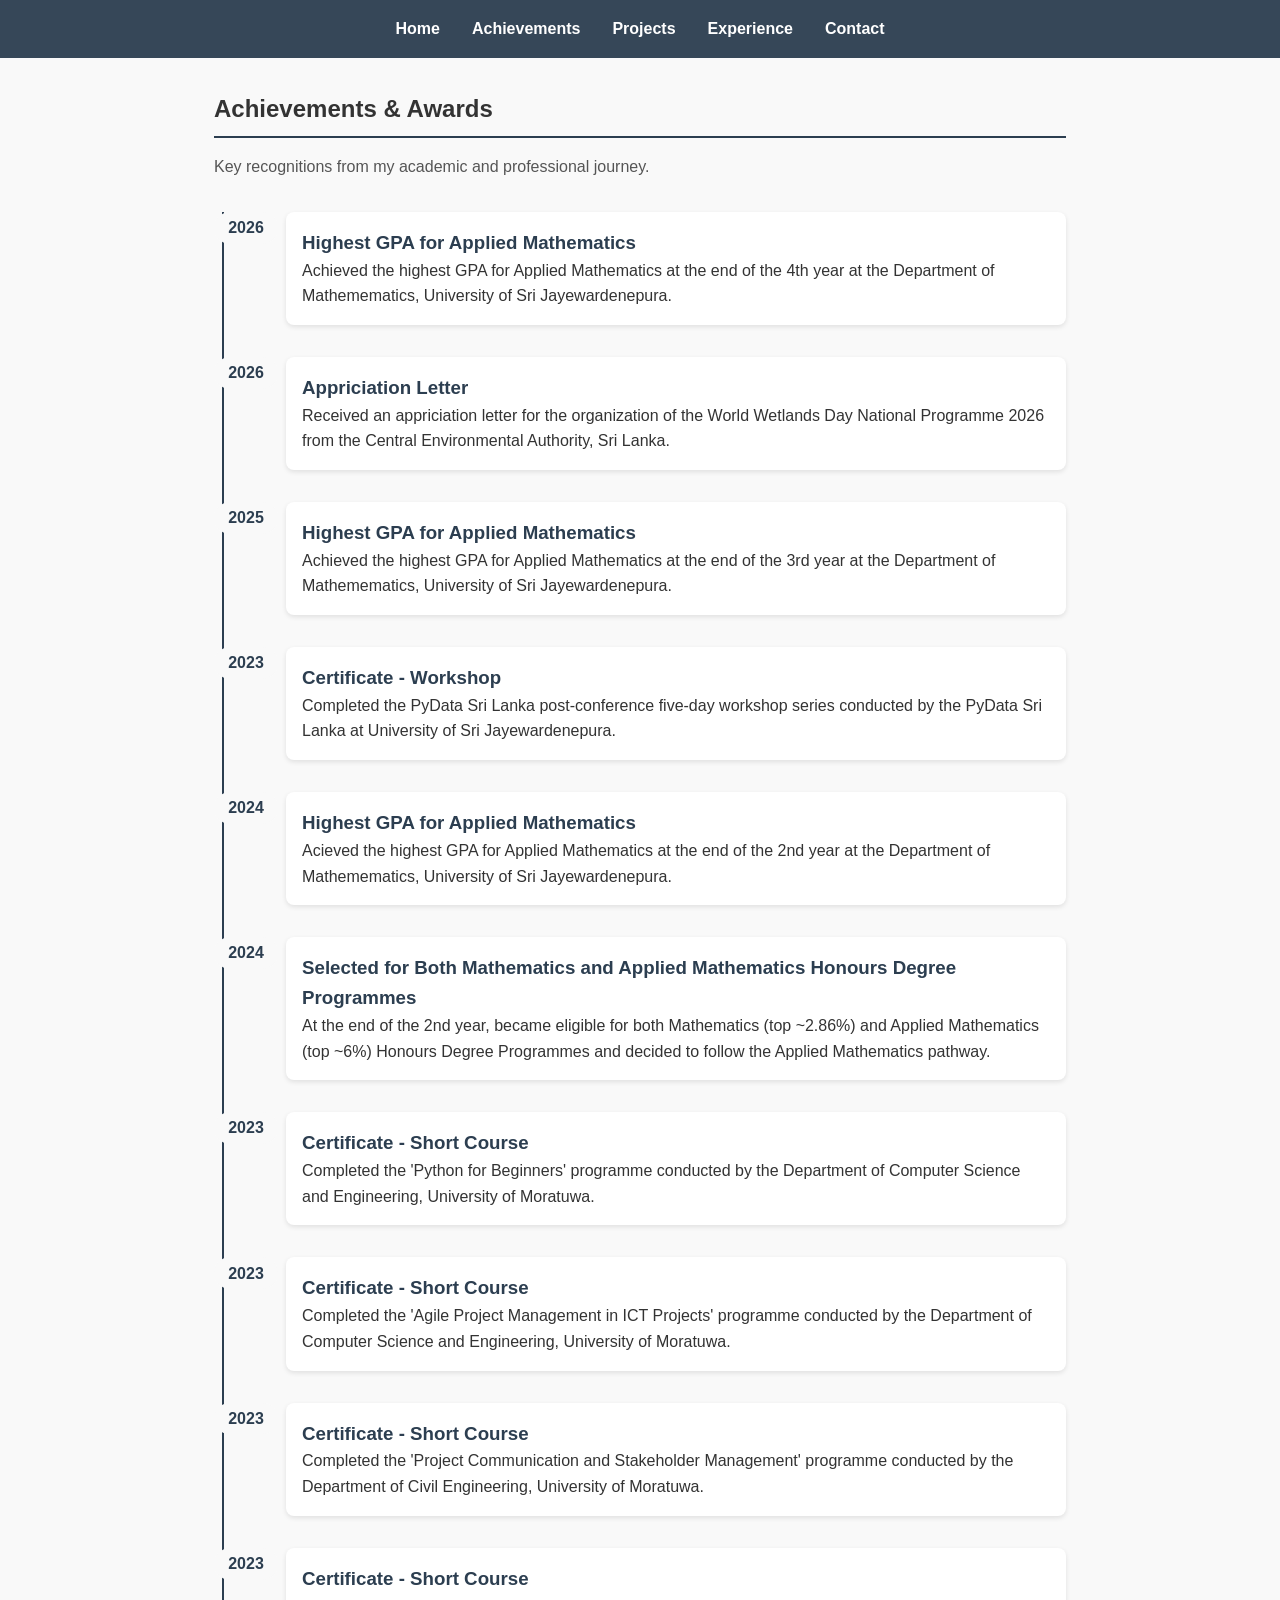
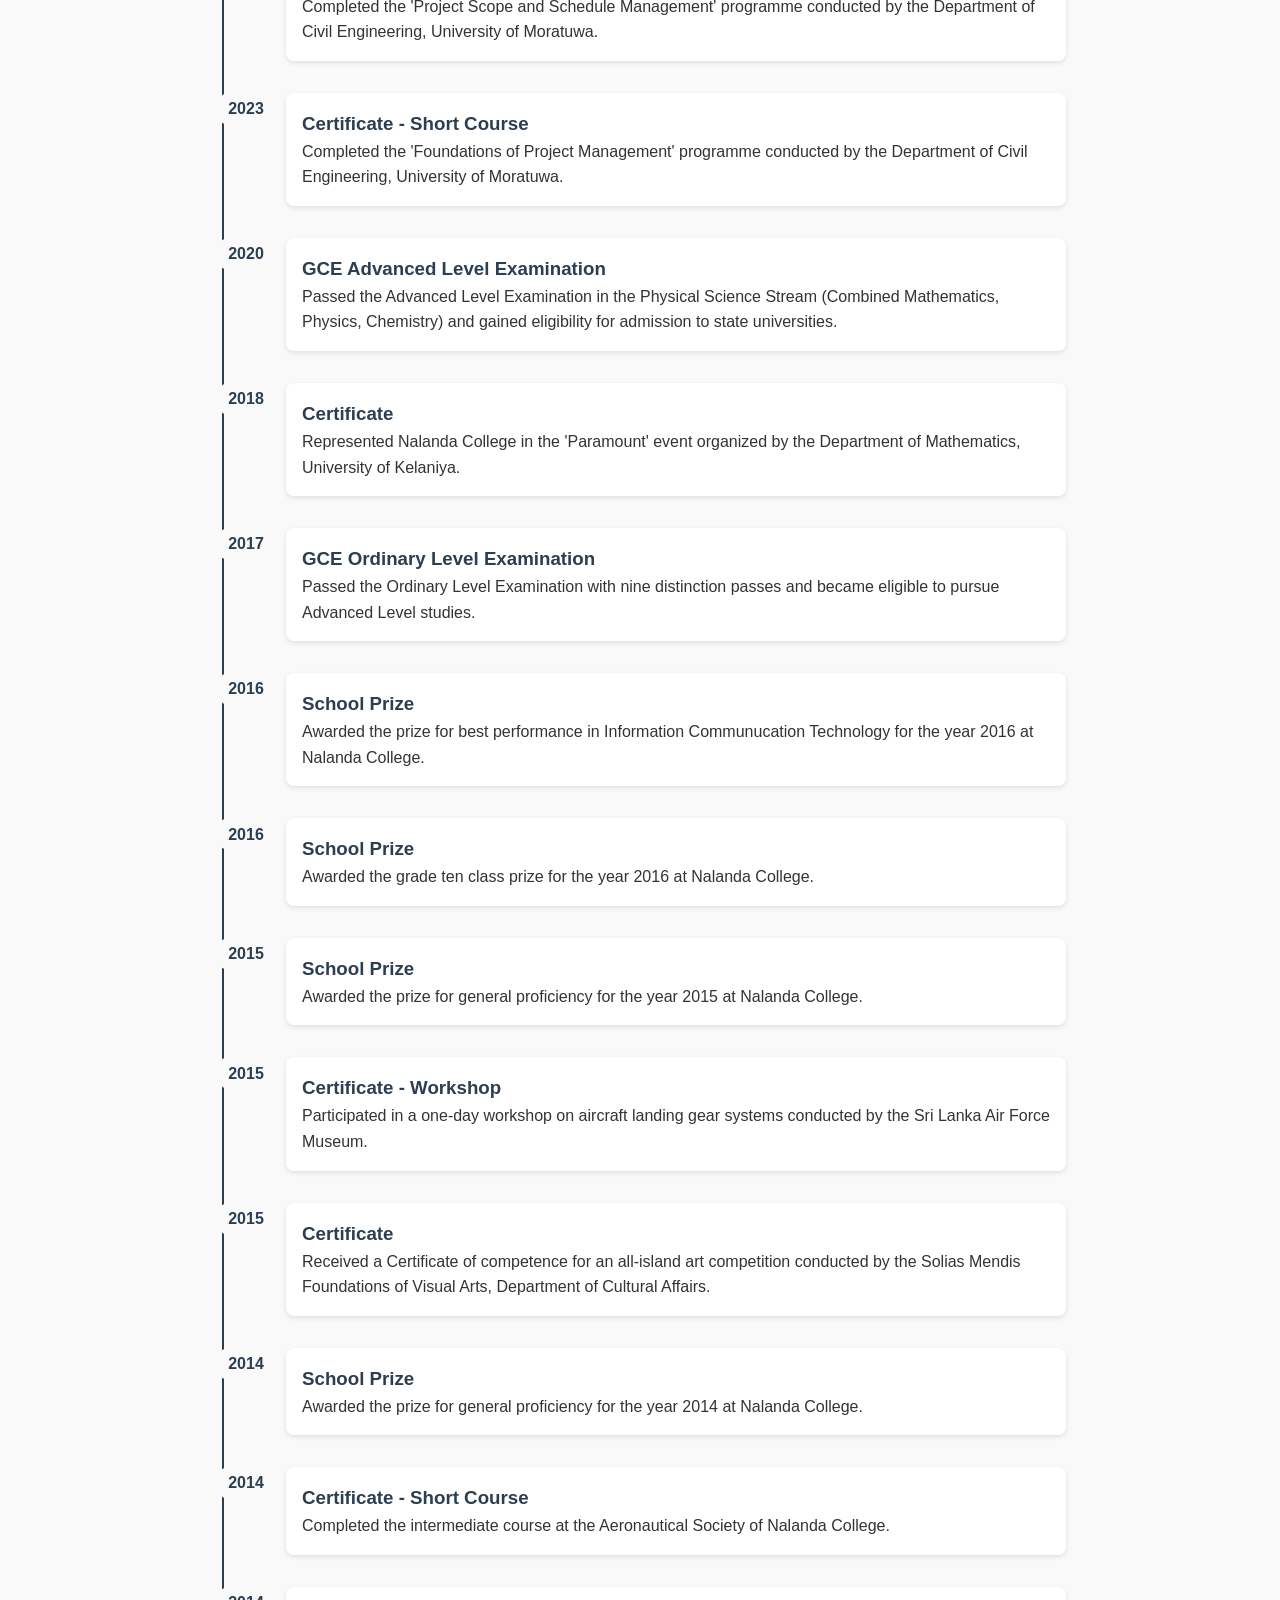
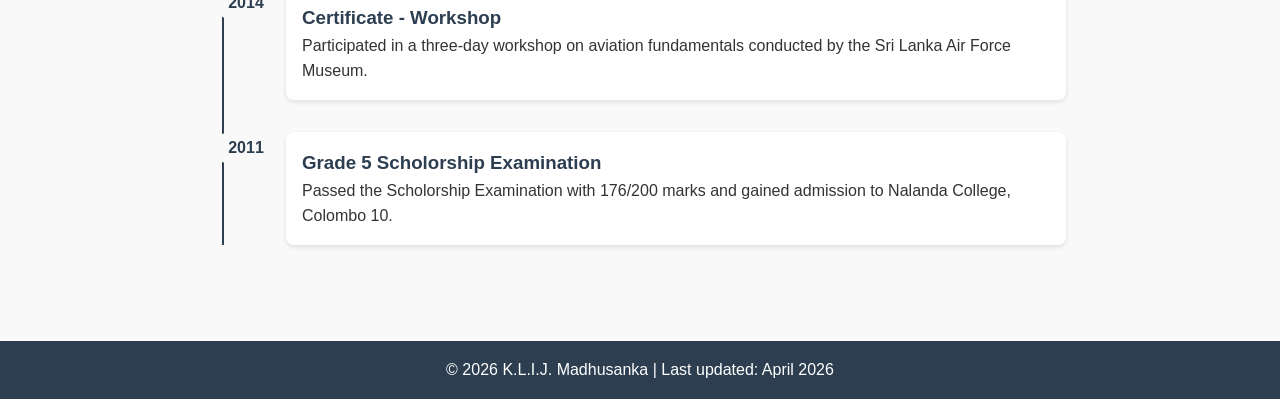
==== achievements.html @ 36370108 "Add files via upload" ====
<!DOCTYPE html>
<html lang="en">
<head>
    <meta charset="UTF-8">
    <meta name="viewport" content="width=device-width, initial-scale=1.0">
    <title>Achievements | K.L.I.J. Madhusanka</title>
    <link rel="stylesheet" href="css/style.css">
</head>
<body>
    <header>
        <nav>
            <ul>
                <li><a href="index.html">Home</a></li>
                <li><a href="achievements.html">Achievements</a></li>
                <li><a href="projects.html">Projects</a></li>
               
                <li><a href="experience.html">Experience</a></li>
                <li><a href="contact.html">Contact</a></li>
            </ul>
        </nav>
    </header>

    <main>
        <section>
            <h2>Achievements & Awards</h2>
            <p class="timeline-intro">Key recognitions from my academic and professional journey.</p>
<div class="timeline">
            <div class="timeline-item">
                    <div class="timeline-date">2026</div>
                    <div class="timeline-content">
                        <h3>Highest GPA for Applied Mathematics</h3>
                        <p>Achieved the highest GPA for Applied Mathematics at the end of the 4th year at the Department of Mathemematics, University of Sri Jayewardenepura.</p>
                    </div>
                </div>
            
            
                <div class="timeline-item">
                    <div class="timeline-date">2026</div>
                    <div class="timeline-content">
                        <h3>Appriciation Letter</h3>
                        <p>Received an appriciation letter for the organization of the World Wetlands Day National Programme 2026 from the Central Environmental Authority, Sri Lanka.</p>
                    </div>
                </div>

                <div class="timeline-item">
                    <div class="timeline-date">2025</div>
                    <div class="timeline-content">
                        <h3>Highest GPA for Applied Mathematics</h3>
                        <p>Achieved the highest GPA for Applied Mathematics at the end of the 3rd year at the Department of Mathemematics, University of Sri Jayewardenepura.</p>
                    </div>
                </div>
                
                <div class="timeline-item">
                    <div class="timeline-date">2023</div>
                    <div class="timeline-content">
                        <h3>Certificate - Workshop</h3>
                        <p>Completed the PyData Sri Lanka post-conference five-day workshop series conducted by the PyData Sri Lanka at University of Sri Jayewardenepura.</p>
                    </div>
                </div>

                <div class="timeline-item">
                    <div class="timeline-date">2024</div>
                    <div class="timeline-content">
                        <h3>Highest GPA for Applied Mathematics</h3>
                        <p>Acieved the highest GPA for Applied Mathematics at the end of the 2nd year at the Department of Mathemematics, University of Sri Jayewardenepura.</p>
                    </div>
                </div>
                
                <div class="timeline-item">
                    <div class="timeline-date">2024</div>
                    <div class="timeline-content">
                        <h3>Selected for Both Mathematics and Applied Mathematics Honours Degree Programmes</h3>
                        <p>At the end of the 2nd year, became eligible for both Mathematics (top ~2.86%) and Applied Mathematics (top ~6%) Honours Degree Programmes and decided to follow the Applied Mathematics pathway.</p>
                    </div>
                </div>
                
                <div class="timeline-item">
                    <div class="timeline-date">2023</div>
                    <div class="timeline-content">
                        <h3>Certificate - Short Course</h3>
                        <p>Completed the 'Python for Beginners' programme conducted by the Department of Computer Science and Engineering, University of Moratuwa.</p>
                    </div>
                </div>
                
                 <div class="timeline-item">
                    <div class="timeline-date">2023</div>
                    <div class="timeline-content">
                        <h3>Certificate - Short Course</h3>
                        <p>Completed the 'Agile Project Management in ICT Projects' programme conducted by the Department of Computer Science and Engineering, University of Moratuwa.</p>
                    </div>
                </div>
                
                 <div class="timeline-item">
                    <div class="timeline-date">2023</div>
                    <div class="timeline-content">
                        <h3>Certificate - Short Course</h3>
                        <p>Completed the 'Project Communication and Stakeholder Management' programme conducted by the Department of Civil Engineering, University of Moratuwa.</p>
                    </div>
                </div>
                
                <div class="timeline-item">
                    <div class="timeline-date">2023</div>
                    <div class="timeline-content">
                        <h3>Certificate - Short Course</h3>
                        <p>Completed the 'Project Scope and Schedule Management' programme conducted by the Department of Civil Engineering, University of Moratuwa.</p>
                    </div>
                </div>
                
                <div class="timeline-item">
                    <div class="timeline-date">2023</div>
                    <div class="timeline-content">
                        <h3>Certificate - Short Course</h3>
                        <p>Completed the 'Foundations of Project Management' programme conducted by the Department of Civil Engineering, University of Moratuwa.</p>
                    </div>
                </div>
                
                <div class="timeline-item">
                    <div class="timeline-date">2020</div>
                    <div class="timeline-content">
                        <h3>GCE Advanced Level Examination</h3>
                        <p>Passed the Advanced Level Examination in the Physical Science Stream (Combined Mathematics, Physics, Chemistry) and gained eligibility for admission to state universities.</p>
                    </div>
                </div>
                
                <div class="timeline-item">
                    <div class="timeline-date">2018</div>
                    <div class="timeline-content">
                        <h3>Certificate</h3>
                        <p>Represented Nalanda College in the 'Paramount' event organized by the Department of Mathematics, University of Kelaniya.</p>
                    </div>
                </div>
                
                <div class="timeline-item">
                    <div class="timeline-date">2017</div>
                    <div class="timeline-content">
                        <h3>GCE Ordinary Level Examination</h3>
                        <p>Passed the Ordinary Level Examination with nine distinction passes and became eligible to pursue Advanced Level studies.</p>
                    </div>
                </div>
                
                <div class="timeline-item">
                    <div class="timeline-date">2016</div>
                    <div class="timeline-content">
                        <h3>School Prize</h3>
                        <p>Awarded the prize for best performance in Information Communucation Technology for the year 2016 at Nalanda College.</p>
                    </div>
                </div>
                
                <div class="timeline-item">
                    <div class="timeline-date">2016</div>
                    <div class="timeline-content">
                        <h3>School Prize</h3>
                        <p>Awarded the grade ten class prize for the year 2016 at Nalanda College.</p>
                    </div>
                </div>
                
                <div class="timeline-item">
                    <div class="timeline-date">2015</div>
                    <div class="timeline-content">
                        <h3>School Prize</h3>
                        <p>Awarded the prize for general proficiency for the year 2015 at Nalanda College.</p>
                    </div>
                </div>
                
                <div class="timeline-item">
                    <div class="timeline-date">2015</div>
                    <div class="timeline-content">
                        <h3>Certificate - Workshop</h3>
                        <p>Participated in a one-day workshop on aircraft landing gear systems conducted by the Sri Lanka Air Force Museum.</p>
                    </div>
                </div>
                
                <div class="timeline-item">
                    <div class="timeline-date">2015</div>
                    <div class="timeline-content">
                        <h3>Certificate</h3>
                        <p>Received a Certificate of competence for an all-island art competition conducted by the Solias Mendis Foundations of Visual Arts, Department of Cultural Affairs.</p>
                    </div>
                </div>
                
                <div class="timeline-item">
                    <div class="timeline-date">2014</div>
                    <div class="timeline-content">
                        <h3>School Prize</h3>
                        <p>Awarded the prize for general proficiency for the year 2014 at Nalanda College.</p>
                    </div>
                </div>
                
                <div class="timeline-item">
                    <div class="timeline-date">2014</div>
                    <div class="timeline-content">
                        <h3>Certificate - Short Course</h3>
                        <p>Completed the intermediate course at the Aeronautical Society of Nalanda College.</p>
                    </div>
                </div>
                
                <div class="timeline-item">
                    <div class="timeline-date">2014</div>
                    <div class="timeline-content">
                        <h3>Certificate - Workshop</h3>
                        <p>Participated in a three-day workshop on aviation fundamentals conducted by the Sri Lanka Air Force Museum.</p>
                    </div>
                </div>
                
                <div class="timeline-item">
                    <div class="timeline-date">2011</div>
                    <div class="timeline-content">
                        <h3>Grade 5 Scholorship Examination</h3>
                        <p>Passed the Scholorship Examination with 176/200 marks and gained admission to Nalanda College, Colombo 10.</p>
                    </div>
                </div>
            </div>
        </section>
    </main>

    <footer>
        <p>&copy; 2026 K.L.I.J. Madhusanka | Last updated: April 2026</p>
    </footer>
    <script>
    // Detect scroll and add 'scrolled' class to header
    window.addEventListener('scroll', function() {
        const header = document.querySelector('header');
        if (window.scrollY > 10) {
            header.classList.add('scrolled');
        } else {
            header.classList.remove('scrolled');
        }
    });
</script>
</body>
</html>
---- css/style.css ----
/* Reset & base */
* {
    margin: 0;
    padding: 0;
    box-sizing: border-box;
}

body {
    font-family: 'Segoe UI', Tahoma, Geneva, Verdana, sans-serif;
    line-height: 1.6;
    color: #333;
    background: #f9f9f9;
    display: flex;
    flex-direction: column;
    min-height: 100vh;
}

/* Navigation */
header {
    background: rgba(44, 62, 80, 0.95);  /* slightly transparent (95% opacity) */
    color: white;
    padding: 1rem 0;
   /* position: sticky; */
    top: 0;
    z-index: 1000;
    transition: all 0.3s ease;  /* smooth transition for any changes */
    backdrop-filter: blur(5px);  /* optional: blurs background behind header */
}

/* When scrolled, add a shadow and make it more solid */
/*header.scrolled {
    box-shadow: 0 4px 12px rgba(0, 0, 0, 0.15);
    background: rgba(44, 62, 80, 1);   fully solid on scroll 
    backdrop-filter: blur(0); 
} 
*/

nav ul {
    display: flex;
    justify-content: center;
    list-style: none;
    gap: 2rem;
}

nav a {
    color: white;
    text-decoration: none;
    font-weight: bold;
}

nav a:hover {
    text-decoration: underline;
}

/* Main content */
main {
    max-width: 900px;
    margin: 2rem auto;
    padding: 0 1.5rem;
    flex: 1;
}

/* Hero section */
.hero {
    text-align: center;
    margin-bottom: 2rem;
}

.profile-pic {
    width: 150px;
    height: 180px;
    border-radius: 50%;
    object-fit: cover;
    margin-bottom: 1rem;
    border: 3px solid #2c3e50;
}

.tagline {
    font-size: 1.2rem;
    color: #2c3e50;
    margin-bottom: 1rem;
}

/* Sections */
section {
    margin-bottom: 2rem;
}

h2 {
    border-bottom: 2px solid #2c3e50;
    padding-bottom: 0.5rem;
    margin-bottom: 1rem;
}

h3 {
    margin-top: 1rem;
    color: #2c3e50;
}

/* Projects */
.project {
    background: white;
    padding: 1rem;
    margin-bottom: 1rem;
    border-radius: 8px;
    box-shadow: 0 2px 5px rgba(0,0,0,0.1);
}

/* Contact list */
.contact-info {
    list-style: none;
    margin: 1rem 0;
}

.contact-info li {
    margin-bottom: 0.5rem;
}

/* Form */
form {
    background: white;
    padding: 1rem;
    border-radius: 8px;
    margin-top: 1rem;
}

label {
    display: block;
    margin-top: 0.5rem;
}

input, textarea {
    width: 100%;
    padding: 0.5rem;
    margin-top: 0.25rem;
    border: 1px solid #ccc;
    border-radius: 4px;
}

button {
    background: #2c3e50;
    color: white;
    border: none;
    padding: 0.5rem 1rem;
    margin-top: 1rem;
    cursor: pointer;
    border-radius: 4px;
}

button:hover {
    background: #1a252f;
}

/* Footer */
footer {
    text-align: center;
    padding: 1rem;
    background: #2c3e50;
    color: white;
    margin-top: 2rem;
}

/* Job / Experience styling */
.job {
    background: white;
    padding: 1rem;
    margin-bottom: 1.5rem;
    border-radius: 8px;
    box-shadow: 0 2px 5px rgba(0,0,0,0.1);
}

.job h3 {
    margin-top: 0;
    color: #2c3e50;
}

.company, .date {
    color: #555;
    margin: 0.25rem 0;
    font-style: italic;
}

.job ul {
    margin-top: 0.5rem;
    margin-left: 1.5rem;
}

/* Timeline styles */
.timeline-intro {
    margin-bottom: 2rem;
    color: #555;
}

.timeline {
    position: relative;
    padding-left: 2rem;
}

.timeline::before {
    content: '';
    position: absolute;
    left: 0.5rem;
    top: 0;
    bottom: 0;
    width: 2px;
    background: #2c3e50;
}

.timeline-item {
    position: relative;
    margin-bottom: 2rem;
}

.timeline-date {
    position: absolute;
    left: -2rem;
    top: 0;
    width: 4rem;
    font-weight: bold;
    color: #2c3e50;
    background: #f9f9f9;
    padding: 0.2rem 0.5rem;
    border-radius: 20px;
    text-align: center;
}

.timeline-content {
    margin-left: 2.5rem;
    background: white;
    padding: 1rem;
    border-radius: 8px;
    box-shadow: 0 2px 5px rgba(0,0,0,0.1);
}

.timeline-content h3 {
    margin-top: 0;
    color: #2c3e50;
}

/* Responsive: on small screens, stack date above content */
@media (max-width: 600px) {
    .timeline {
        padding-left: 0;
    }
    .timeline::before {
        display: none;
    }
    .timeline-date {
        position: static;
        margin-bottom: 0.5rem;
        display: inline-block;
    }
    .timeline-content {
        margin-left: 0;
    }
}

/* Skills / Tools section */
.skills {
    margin-top: 2rem;
}

.skills-list {
    display: flex;
    flex-wrap: wrap;
    gap: 0.8rem;
    margin-top: 1rem;
}

.skill-tag {
    background: #e8f4f8;
    color: #2c3e50;
    padding: 0.4rem 1rem;
    border-radius: 30px;
    font-size: 0.9rem;
    font-weight: 500;
    border: 1px solid #bcd8e6;
    transition: all 0.2s;
}

.skill-tag:hover {
    background: #2c3e50;
    color: white;
    transform: scale(1.02);
}

/* Interests section */
.interests {
    margin-top: 2rem;
}

.interests-list {
    display: flex;
    flex-wrap: wrap;
    gap: 0.8rem;
    margin-top: 1rem;
}

.interest-tag {
    background: #e8f4f8;
    color: #2c3e50;
    padding: 0.4rem 1rem;
    border-radius: 30px;
    font-size: 0.9rem;
    font-weight: 500;
    border: 1px solid #bcd8e6;
    transition: all 0.2s;
}

.interest-tag:hover {
    background: #2c3e50;
    color: white;
    transform: scale(1.02);
}

/* Featured project card */
.featured-project {
    margin-top: 2rem;
}

.project-card {
    background: white;
    padding: 1.5rem;
    border-radius: 12px;
    box-shadow: 0 4px 12px rgba(0,0,0,0.1);
    border-left: 5px solid #2c3e50;
}

.project-card h3 {
    margin-top: 0;
    color: #2c3e50;
}

.btn {
    display: inline-block;
    background: #2c3e50;
    color: white;
    padding: 0.5rem 1rem;
    border-radius: 30px;
    text-decoration: none;
    margin-top: 0.5rem;
    transition: background 0.2s;
}

.btn:hover {
    background: #1a252f;
}

.bio {
    text-align: justify;
}

/* Publications page */
.publications-list {
    list-style: none;
    padding-left: 0;
}

.publications-list li {
    margin-bottom: 1.5rem;
    padding-bottom: 1rem;
    border-bottom: 1px solid #eee;
}

.pub-links {
    font-size: 0.85rem;
    display: inline-block;
    margin-top: 0.3rem;
}

.pub-links a {
    color: #2c3e50;
    text-decoration: none;
    margin-right: 0.8rem;
}

.pub-links a:hover {
    text-decoration: underline;
}

.note {
    font-style: italic;
    color: #555;
    margin-top: 0.5rem;
}
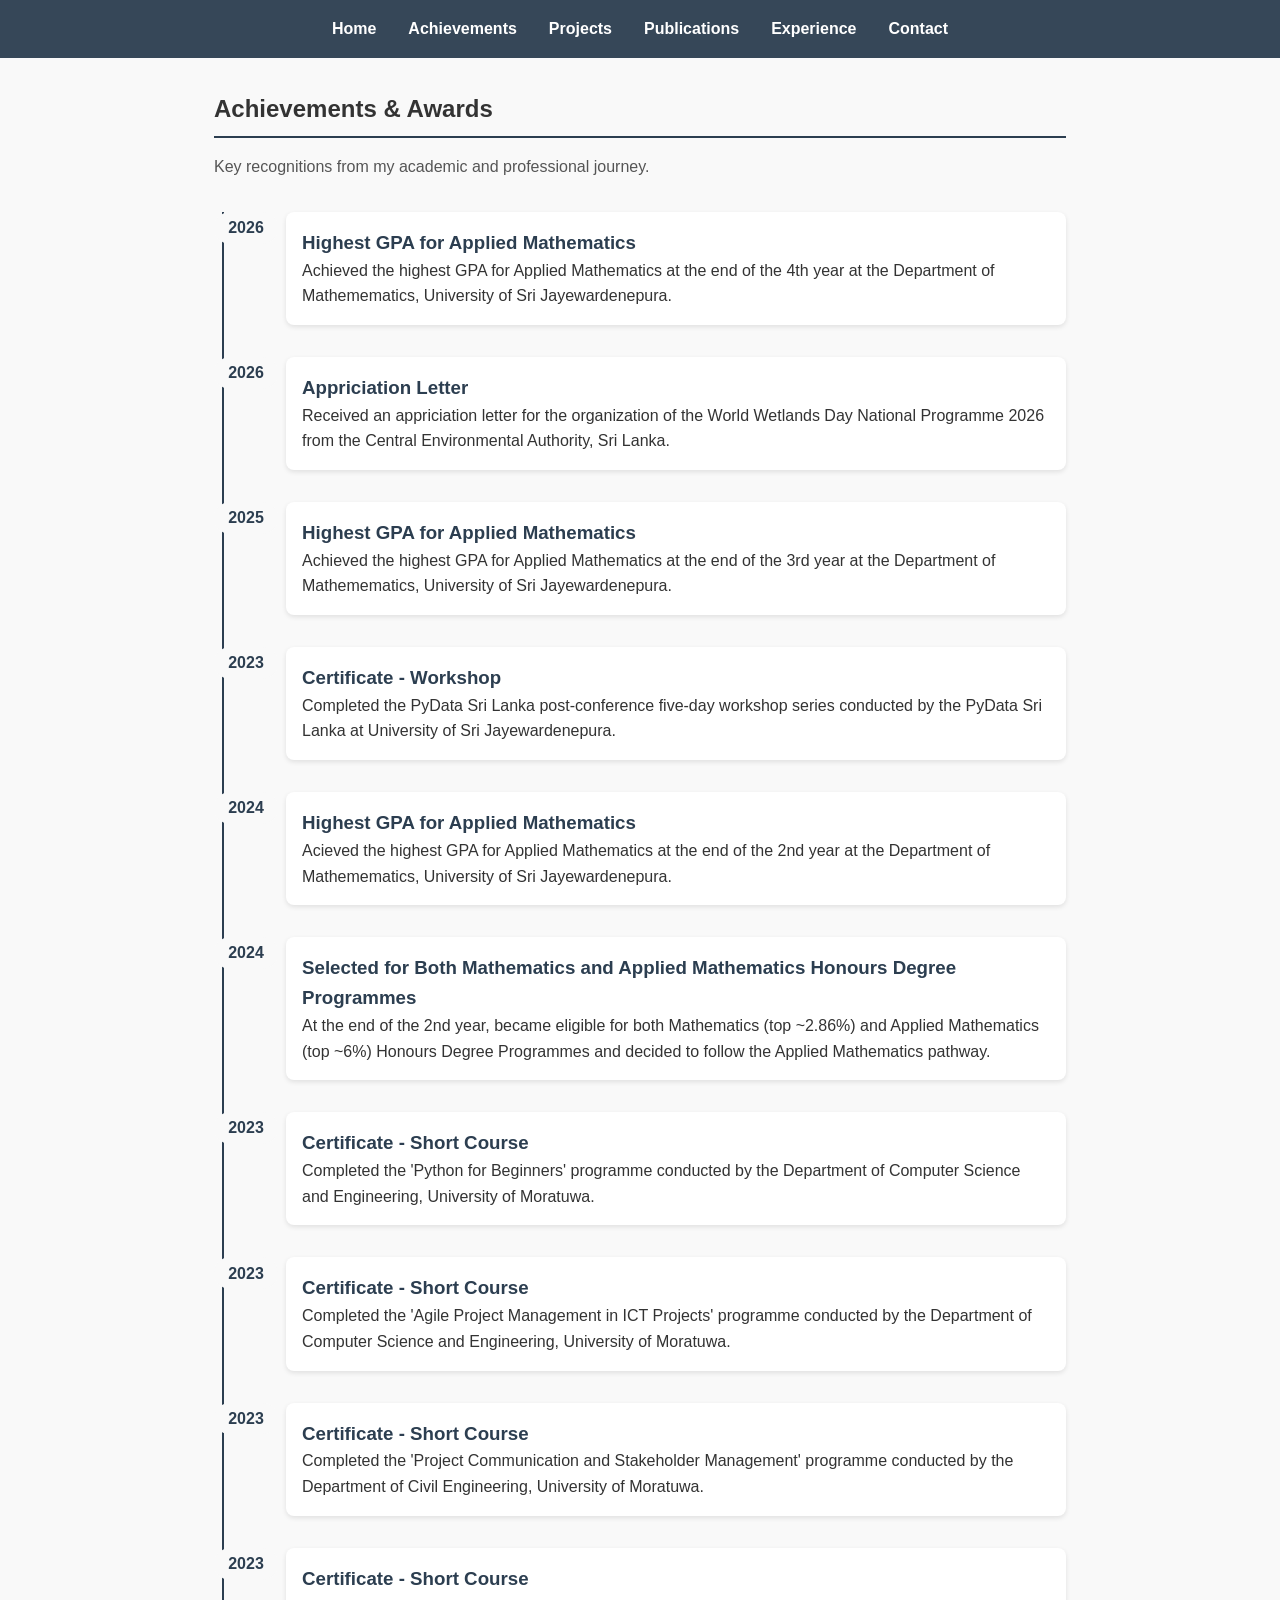
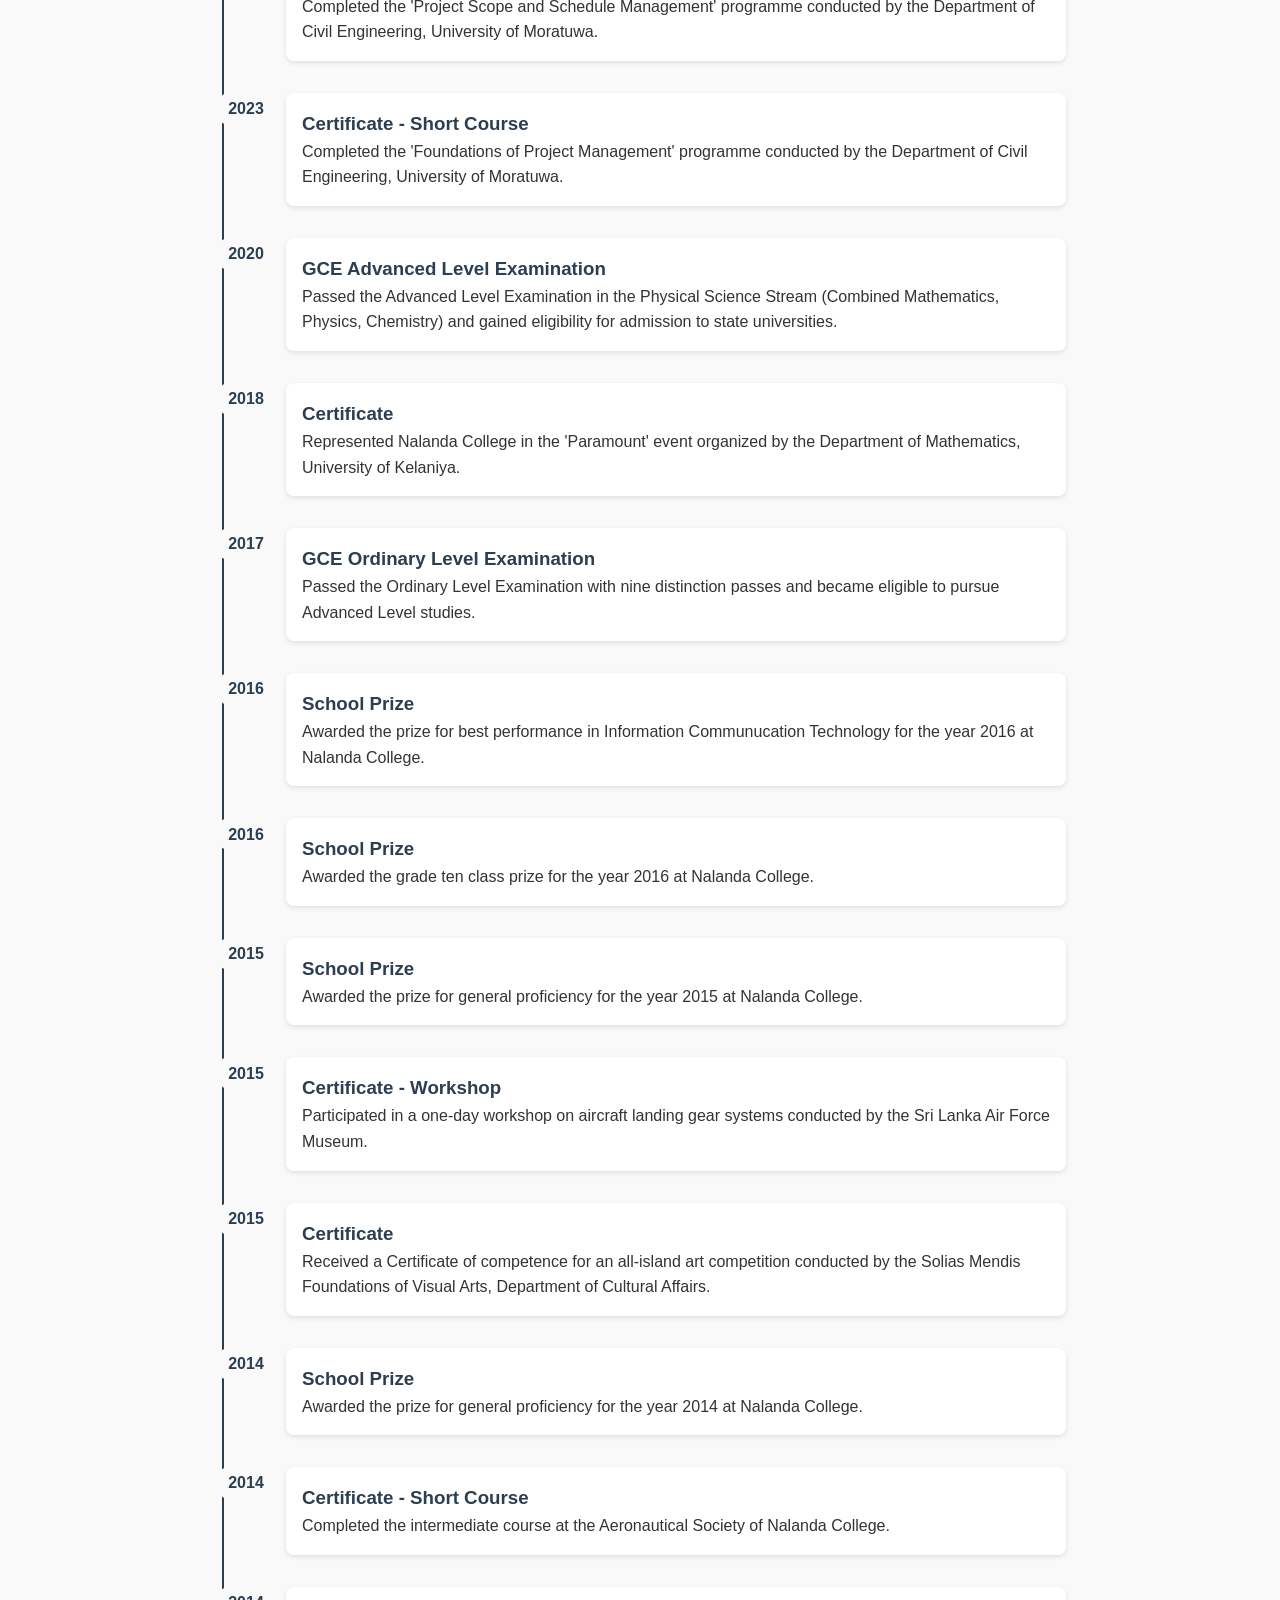
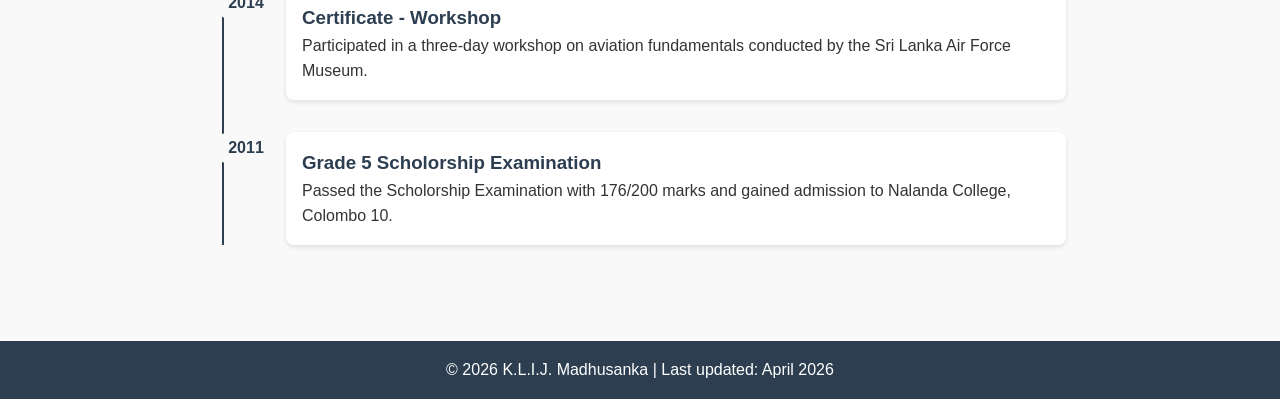
==== commit 9c305e4d: "Update achievements.html" ====
--- a/achievements.html
+++ b/achievements.html
@@ -13,7 +13,7 @@
                 <li><a href="index.html">Home</a></li>
                 <li><a href="achievements.html">Achievements</a></li>
                 <li><a href="projects.html">Projects</a></li>
-               
+                <li><a href="publications.html">Publications</a></li>
                 <li><a href="experience.html">Experience</a></li>
                 <li><a href="contact.html">Contact</a></li>
             </ul>
@@ -228,4 +228,4 @@
     });
 </script>
 </body>
-</html>+</html>
--- a/css/style.css
+++ b/css/style.css
@@ -13,6 +13,8 @@
     display: flex;
     flex-direction: column;
     min-height: 100vh;
+    min-width: 1024px;
+    overflow-x: auto;
 }
 
 /* Navigation */
@@ -382,4 +384,4 @@
     font-style: italic;
     color: #555;
     margin-top: 0.5rem;
-}+}
